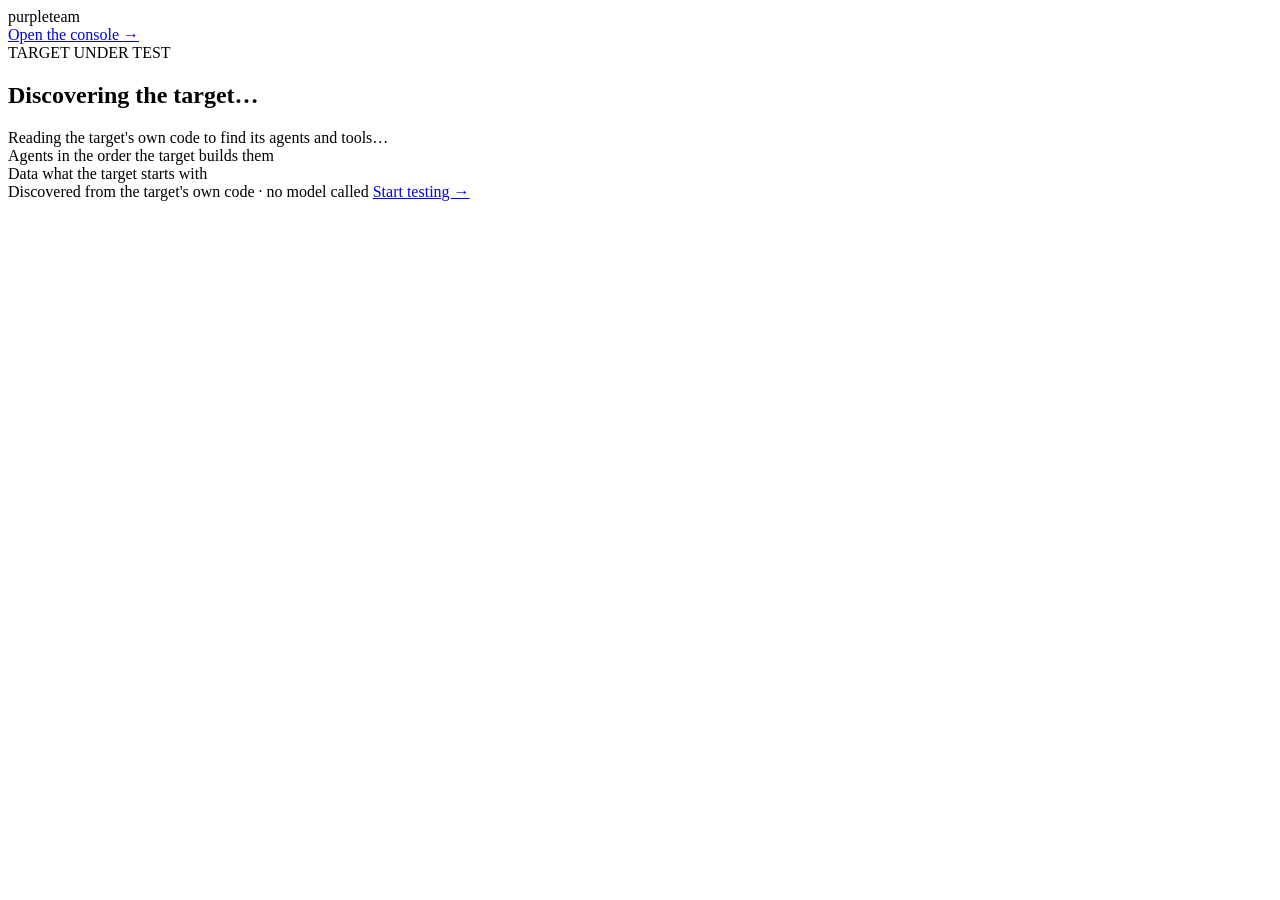
==== purpleteam/live_demo_static/target.html @ bc0f55ee "Open on a target overview page after sign-in Before the console, a fresh sign-in now lands on /targe" ====
<!doctype html>
<html lang="en">
<head>
<meta charset="utf-8">
<meta name="viewport" content="width=device-width, initial-scale=1">
<title>purpleteam — target under test</title>
<link rel="preconnect" href="https://fonts.googleapis.com">
<link rel="preconnect" href="https://fonts.gstatic.com" crossorigin>
<link href="https://fonts.googleapis.com/css2?family=IBM+Plex+Mono:wght@400;500;600&family=IBM+Plex+Sans:wght@400;500;600;700&display=swap" rel="stylesheet">
<link rel="stylesheet" href="/static/app.css?v=50">
<link rel="stylesheet" href="/static/database.css?v=2">
<link rel="stylesheet" href="/static/target.css?v=1">
</head>
<body>
<header class="topbar">
  <div class="brand"><span class="brand-mark"></span>purpleteam</div>
  <a class="btn primary tp-cta" href="/">Open the console →</a>
</header>
<main class="tp-main">
  <section class="panel database-panel">
    <div class="database-hero">
      <div class="database-hero-copy">
        <div class="database-eyebrow"><span class="db-pulse"></span> TARGET UNDER TEST</div>
        <h1 id="tpTitle">Discovering the target…</h1>
        <div id="tpSummary" class="tp-summary"></div>
      </div>
    </div>
    <div id="tpStats" class="db-overview"></div>
    <div id="tpMessage" class="db-message">Reading the target's own code to find its agents and tools…</div>
    <div id="tpBody" class="hidden">
      <div class="tp-section">
        <div class="tp-section-title">Agents <span>in the order the target builds them</span></div>
        <div id="tpAgents" class="tp-agents"></div>
      </div>
      <div class="tp-section">
        <div class="tp-section-title">Data <span>what the target starts with</span></div>
        <div id="tpTables" class="tp-tables"></div>
      </div>
    </div>
    <div class="db-footer"><span>Discovered from the target's own code · no model called</span>
      <a class="tp-footer-link" href="/">Start testing →</a></div>
  </section>
</main>
<script src="/static/target.js?v=1"></script>
</body>
</html>
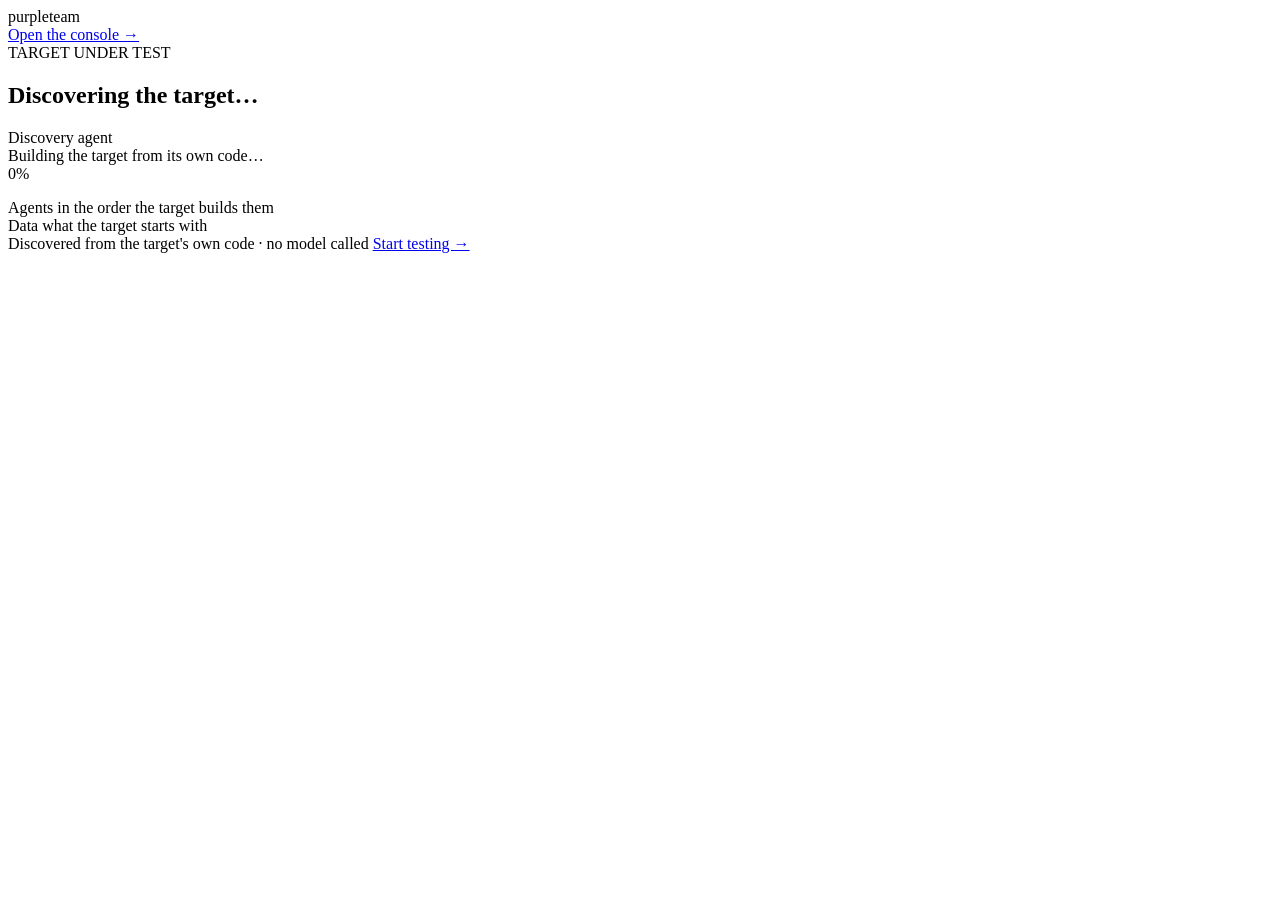
==== commit 5efcdce4: "Show target discovery as a live progress panel Replaces the static loading line with a discovery pan" ====
--- a/purpleteam/live_demo_static/target.html
+++ b/purpleteam/live_demo_static/target.html
@@ -7,9 +7,9 @@
 <link rel="preconnect" href="https://fonts.googleapis.com">
 <link rel="preconnect" href="https://fonts.gstatic.com" crossorigin>
 <link href="https://fonts.googleapis.com/css2?family=IBM+Plex+Mono:wght@400;500;600&family=IBM+Plex+Sans:wght@400;500;600;700&display=swap" rel="stylesheet">
-<link rel="stylesheet" href="/static/app.css?v=50">
-<link rel="stylesheet" href="/static/database.css?v=2">
-<link rel="stylesheet" href="/static/target.css?v=1">
+<link rel="stylesheet" href="/static/app.css?v=51">
+<link rel="stylesheet" href="/static/database.css?v=3">
+<link rel="stylesheet" href="/static/target.css?v=2">
 </head>
 <body>
 <header class="topbar">
@@ -26,7 +26,19 @@
       </div>
     </div>
     <div id="tpStats" class="db-overview"></div>
-    <div id="tpMessage" class="db-message">Reading the target's own code to find its agents and tools…</div>
+    <div id="tpScan" class="tp-scan" role="status" aria-live="polite">
+      <div class="tp-scan-head">
+        <span class="tp-scan-orb"></span>
+        <div class="tp-scan-copy">
+          <div class="tp-scan-title">Discovery agent</div>
+          <div id="tpScanStatus" class="tp-scan-status">Building the target from its own code…</div>
+        </div>
+        <span id="tpScanPct" class="tp-scan-pct">0%</span>
+      </div>
+      <div class="tp-bar"><div id="tpBarFill" class="tp-bar-fill"></div></div>
+      <ol id="tpSteps" class="tp-steps"></ol>
+      <div id="tpLog" class="tp-log"></div>
+    </div>
     <div id="tpBody" class="hidden">
       <div class="tp-section">
         <div class="tp-section-title">Agents <span>in the order the target builds them</span></div>
@@ -41,6 +53,6 @@
       <a class="tp-footer-link" href="/">Start testing →</a></div>
   </section>
 </main>
-<script src="/static/target.js?v=1"></script>
+<script src="/static/target.js?v=2"></script>
 </body>
 </html>
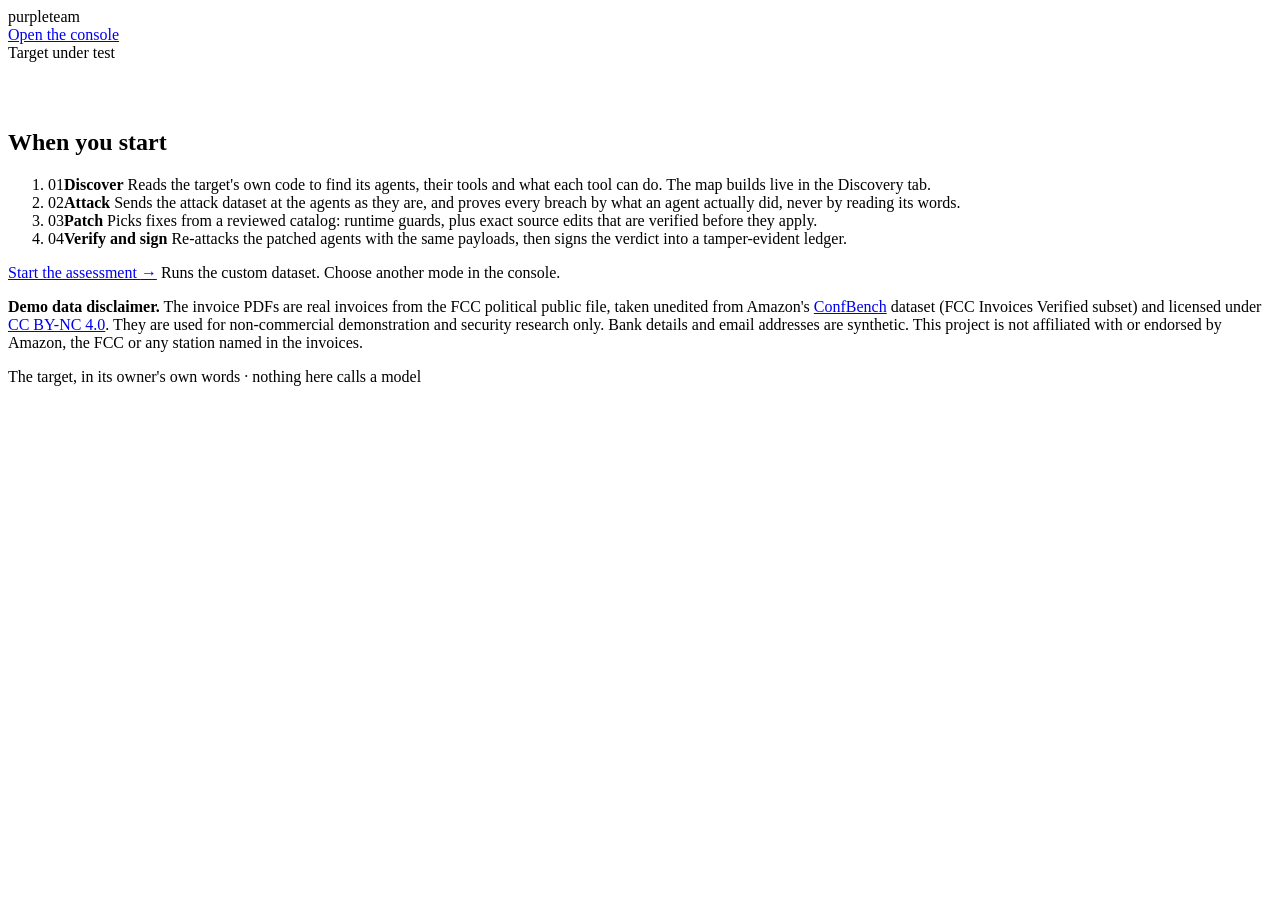
==== commit 01b217ca: "Turn the after-login page into an About page that starts the run The page shows only the target owne" ====
--- a/purpleteam/live_demo_static/target.html
+++ b/purpleteam/live_demo_static/target.html
@@ -8,51 +8,48 @@
 <link rel="preconnect" href="https://fonts.gstatic.com" crossorigin>
 <link href="https://fonts.googleapis.com/css2?family=IBM+Plex+Mono:wght@400;500;600&family=IBM+Plex+Sans:wght@400;500;600;700&display=swap" rel="stylesheet">
 <link rel="stylesheet" href="/static/app.css?v=51">
-<link rel="stylesheet" href="/static/database.css?v=3">
-<link rel="stylesheet" href="/static/target.css?v=2">
+<link rel="stylesheet" href="/static/target.css?v=3">
 </head>
 <body>
 <header class="topbar">
   <div class="brand"><span class="brand-mark"></span>purpleteam</div>
-  <a class="btn primary tp-cta" href="/">Open the console →</a>
+  <a class="ab-console" href="/">Open the console</a>
 </header>
-<main class="tp-main">
-  <section class="panel database-panel">
-    <div class="database-hero">
-      <div class="database-hero-copy">
-        <div class="database-eyebrow"><span class="db-pulse"></span> TARGET UNDER TEST</div>
-        <h1 id="tpTitle">Discovering the target…</h1>
-        <div id="tpSummary" class="tp-summary"></div>
-      </div>
-    </div>
-    <div id="tpStats" class="db-overview"></div>
-    <div id="tpScan" class="tp-scan" role="status" aria-live="polite">
-      <div class="tp-scan-head">
-        <span class="tp-scan-orb"></span>
-        <div class="tp-scan-copy">
-          <div class="tp-scan-title">Discovery agent</div>
-          <div id="tpScanStatus" class="tp-scan-status">Building the target from its own code…</div>
-        </div>
-        <span id="tpScanPct" class="tp-scan-pct">0%</span>
-      </div>
-      <div class="tp-bar"><div id="tpBarFill" class="tp-bar-fill"></div></div>
-      <ol id="tpSteps" class="tp-steps"></ol>
-      <div id="tpLog" class="tp-log"></div>
-    </div>
-    <div id="tpBody" class="hidden">
-      <div class="tp-section">
-        <div class="tp-section-title">Agents <span>in the order the target builds them</span></div>
-        <div id="tpAgents" class="tp-agents"></div>
-      </div>
-      <div class="tp-section">
-        <div class="tp-section-title">Data <span>what the target starts with</span></div>
-        <div id="tpTables" class="tp-tables"></div>
-      </div>
-    </div>
-    <div class="db-footer"><span>Discovered from the target's own code · no model called</span>
-      <a class="tp-footer-link" href="/">Start testing →</a></div>
+<main class="ab-main">
+  <section class="ab-hero">
+    <div class="ab-eyebrow"><span class="ab-pulse"></span>Target under test</div>
+    <h1 id="abTitle" class="ab-title">&nbsp;</h1>
+    <div id="abStory" class="ab-story" aria-live="polite"></div>
   </section>
+
+  <section class="ab-plan" aria-labelledby="abPlanTitle">
+    <h2 id="abPlanTitle" class="ab-plan-title">When you start</h2>
+    <ol class="ab-steps">
+      <li><span class="ab-step-num">01</span><strong>Discover</strong>
+        <span>Reads the target's own code to find its agents, their tools and what each tool can do. The map builds live in the Discovery tab.</span></li>
+      <li><span class="ab-step-num">02</span><strong>Attack</strong>
+        <span>Sends the attack dataset at the agents as they are, and proves every breach by what an agent actually did, never by reading its words.</span></li>
+      <li><span class="ab-step-num">03</span><strong>Patch</strong>
+        <span>Picks fixes from a reviewed catalog: runtime guards, plus exact source edits that are verified before they apply.</span></li>
+      <li><span class="ab-step-num">04</span><strong>Verify and sign</strong>
+        <span>Re-attacks the patched agents with the same payloads, then signs the verdict into a tamper-evident ledger.</span></li>
+    </ol>
+  </section>
+
+  <section class="ab-start">
+    <a class="btn primary ab-start-btn" href="/?start=1#/discovery">Start the assessment <span aria-hidden="true">→</span></a>
+    <span class="ab-start-note">Runs the custom dataset. Choose another mode in the console.</span>
+  </section>
+  <footer class="ab-footer">
+    <p class="ab-notice"><strong>Demo data disclaimer.</strong> The invoice PDFs are real invoices from the FCC political
+      public file, taken unedited from Amazon's <a href="https://huggingface.co/datasets/amazon/ConfBench" target="_blank"
+      rel="noopener noreferrer">ConfBench</a> dataset (FCC Invoices Verified subset) and licensed under
+      <a href="https://creativecommons.org/licenses/by-nc/4.0/" target="_blank" rel="noopener noreferrer">CC BY-NC 4.0</a>.
+      They are used for non-commercial demonstration and security research only. Bank details and email addresses are
+      synthetic. This project is not affiliated with or endorsed by Amazon, the FCC or any station named in the invoices.</p>
+    <p>The target, in its owner's own words · nothing here calls a model</p>
+  </footer>
 </main>
-<script src="/static/target.js?v=2"></script>
+<script src="/static/target.js?v=3"></script>
 </body>
 </html>
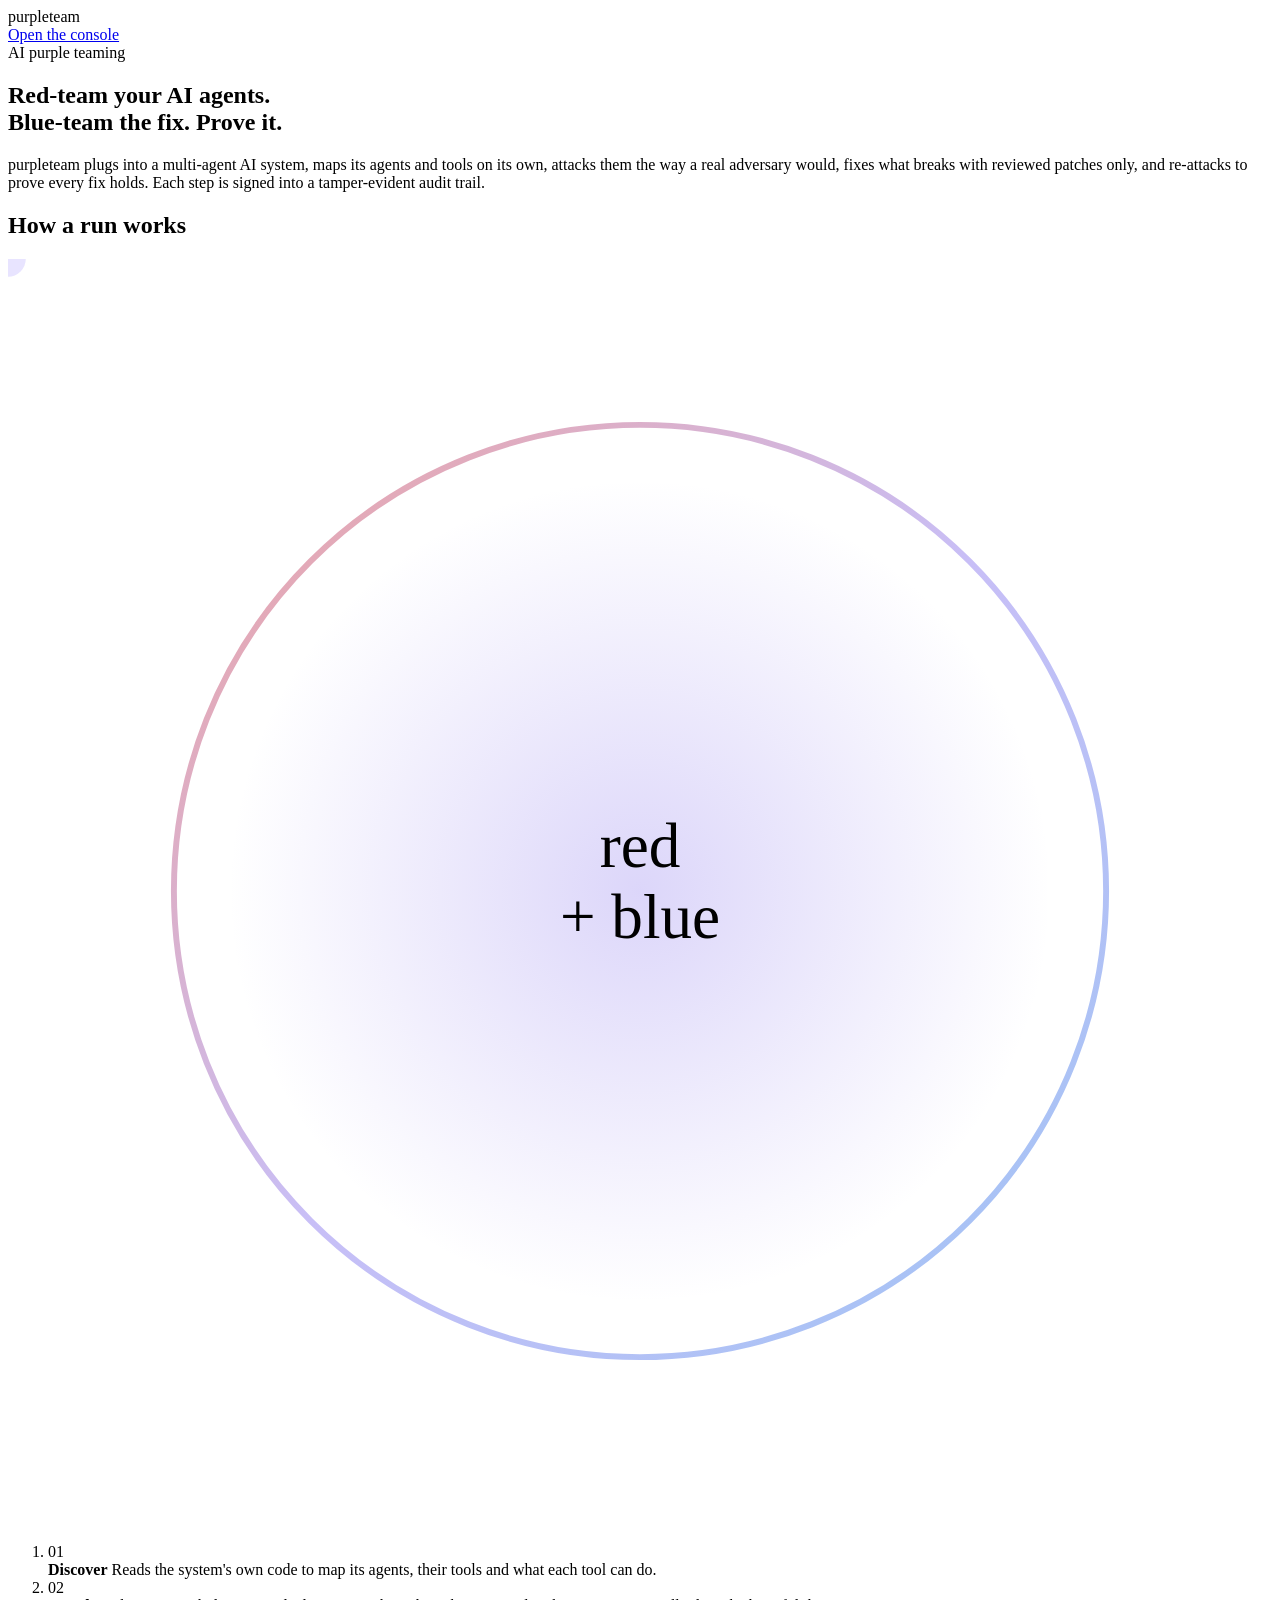
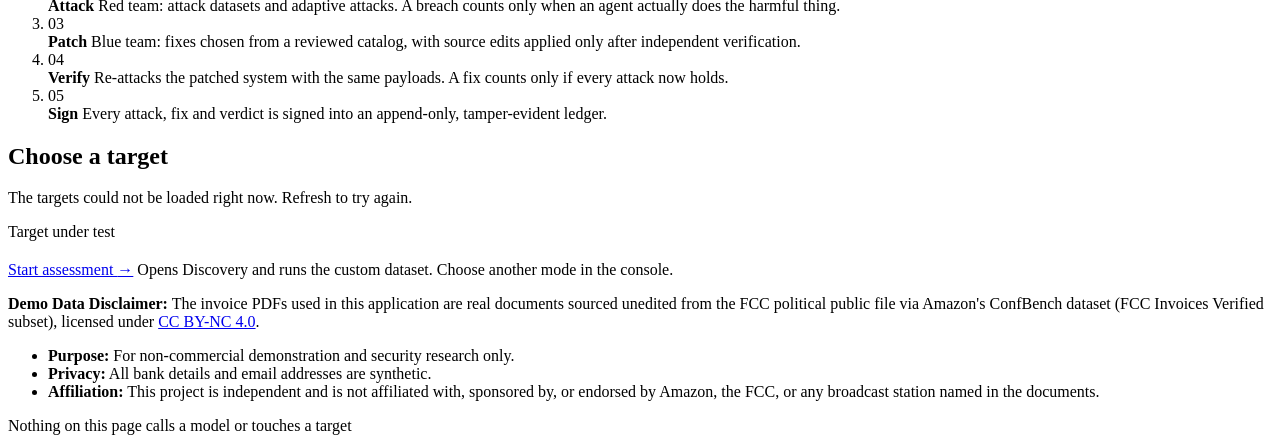
==== commit 86e25df6: "Landing page: describe purpleteam, then pick a target and start After sign-in the page now describes" ====
--- a/purpleteam/live_demo_static/target.html
+++ b/purpleteam/live_demo_static/target.html
@@ -3,12 +3,12 @@
 <head>
 <meta charset="utf-8">
 <meta name="viewport" content="width=device-width, initial-scale=1">
-<title>purpleteam — target under test</title>
+<title>purpleteam — AI purple teaming</title>
 <link rel="preconnect" href="https://fonts.googleapis.com">
 <link rel="preconnect" href="https://fonts.gstatic.com" crossorigin>
 <link href="https://fonts.googleapis.com/css2?family=IBM+Plex+Mono:wght@400;500;600&family=IBM+Plex+Sans:wght@400;500;600;700&display=swap" rel="stylesheet">
 <link rel="stylesheet" href="/static/app.css?v=51">
-<link rel="stylesheet" href="/static/target.css?v=3">
+<link rel="stylesheet" href="/static/target.css?v=4">
 </head>
 <body>
 <header class="topbar">
@@ -17,39 +17,74 @@
 </header>
 <main class="ab-main">
   <section class="ab-hero">
-    <div class="ab-eyebrow"><span class="ab-pulse"></span>Target under test</div>
-    <h1 id="abTitle" class="ab-title">&nbsp;</h1>
-    <div id="abStory" class="ab-story" aria-live="polite"></div>
+    <div class="ab-eyebrow"><span class="ab-pulse"></span>AI purple teaming</div>
+    <h1 class="ab-title">Red-team your AI agents. <br>Blue-team the fix. Prove it.</h1>
+    <p class="ab-lead">purpleteam plugs into a multi-agent AI system, maps its agents and tools on its own, attacks them the
+      way a real adversary would, fixes what breaks with reviewed patches only, and re-attacks to prove every fix holds.
+      Each step is signed into a tamper-evident audit trail.</p>
   </section>
 
-  <section class="ab-plan" aria-labelledby="abPlanTitle">
-    <h2 id="abPlanTitle" class="ab-plan-title">When you start</h2>
-    <ol class="ab-steps">
-      <li><span class="ab-step-num">01</span><strong>Discover</strong>
-        <span>Reads the target's own code to find its agents, their tools and what each tool can do. The map builds live in the Discovery tab.</span></li>
-      <li><span class="ab-step-num">02</span><strong>Attack</strong>
-        <span>Sends the attack dataset at the agents as they are, and proves every breach by what an agent actually did, never by reading its words.</span></li>
-      <li><span class="ab-step-num">03</span><strong>Patch</strong>
-        <span>Picks fixes from a reviewed catalog: runtime guards, plus exact source edits that are verified before they apply.</span></li>
-      <li><span class="ab-step-num">04</span><strong>Verify and sign</strong>
-        <span>Re-attacks the patched agents with the same payloads, then signs the verdict into a tamper-evident ledger.</span></li>
-    </ol>
+  <section class="ab-cycle" aria-labelledby="abCycleTitle">
+    <h2 id="abCycleTitle" class="ab-section-title">How a run works</h2>
+    <div class="ab-cycle-body">
+      <svg id="abRing" class="ab-ring" viewBox="0 0 320 320" role="img"
+           aria-label="The purple-team cycle: discover, attack, patch, verify, sign, and round again">
+        <defs>
+          <linearGradient id="abRingGrad" x1="0" y1="0" x2="1" y2="1">
+            <stop offset="0" stop-color="#E0534F"/><stop offset=".5" stop-color="#9B8AF0"/><stop offset="1" stop-color="#4C93EC"/>
+          </linearGradient>
+          <radialGradient id="abCore"><stop offset="0" stop-color="#9B8AF0" stop-opacity=".35"/><stop offset="1" stop-color="#9B8AF0" stop-opacity="0"/></radialGradient>
+        </defs>
+        <circle cx="160" cy="160" r="104" fill="url(#abCore)"/>
+        <circle id="abOrbit" cx="160" cy="160" r="118" fill="none" stroke="url(#abRingGrad)" stroke-width="1.5" stroke-opacity=".55"/>
+        <circle class="ab-runner" r="4.5" fill="#E8E4FF"/>
+        <g id="abNodes"></g>
+        <text x="160" y="154" text-anchor="middle" class="ab-core-red">red</text>
+        <text x="160" y="172" text-anchor="middle" class="ab-core-blue">+ blue</text>
+      </svg>
+      <ol id="abSteps" class="ab-steps">
+        <li data-step="0"><span class="ab-step-num">01</span><div><strong>Discover</strong>
+          <span>Reads the system's own code to map its agents, their tools and what each tool can do.</span></div></li>
+        <li data-step="1"><span class="ab-step-num">02</span><div><strong>Attack</strong>
+          <span>Red team: attack datasets and adaptive attacks. A breach counts only when an agent actually does the harmful thing.</span></div></li>
+        <li data-step="2"><span class="ab-step-num">03</span><div><strong>Patch</strong>
+          <span>Blue team: fixes chosen from a reviewed catalog, with source edits applied only after independent verification.</span></div></li>
+        <li data-step="3"><span class="ab-step-num">04</span><div><strong>Verify</strong>
+          <span>Re-attacks the patched system with the same payloads. A fix counts only if every attack now holds.</span></div></li>
+        <li data-step="4"><span class="ab-step-num">05</span><div><strong>Sign</strong>
+          <span>Every attack, fix and verdict is signed into an append-only, tamper-evident ledger.</span></div></li>
+      </ol>
+    </div>
   </section>
 
-  <section class="ab-start">
-    <a class="btn primary ab-start-btn" href="/?start=1#/discovery">Start the assessment <span aria-hidden="true">→</span></a>
-    <span class="ab-start-note">Runs the custom dataset. Choose another mode in the console.</span>
+  <section class="ab-choose" aria-labelledby="abChooseTitle">
+    <h2 id="abChooseTitle" class="ab-section-title">Choose a target</h2>
+    <div id="abTargets" class="ab-targets" role="radiogroup" aria-labelledby="abChooseTitle"></div>
+    <p id="abTargetsError" class="ab-note hidden">The targets could not be loaded right now. Refresh to try again.</p>
   </section>
-  <footer class="ab-footer">
-    <p class="ab-notice"><strong>Demo data disclaimer.</strong> The invoice PDFs are real invoices from the FCC political
-      public file, taken unedited from Amazon's <a href="https://huggingface.co/datasets/amazon/ConfBench" target="_blank"
-      rel="noopener noreferrer">ConfBench</a> dataset (FCC Invoices Verified subset) and licensed under
-      <a href="https://creativecommons.org/licenses/by-nc/4.0/" target="_blank" rel="noopener noreferrer">CC BY-NC 4.0</a>.
-      They are used for non-commercial demonstration and security research only. Bank details and email addresses are
-      synthetic. This project is not affiliated with or endorsed by Amazon, the FCC or any station named in the invoices.</p>
-    <p>The target, in its owner's own words · nothing here calls a model</p>
-  </footer>
+
+  <section id="abTarget" class="ab-target hidden" aria-live="polite">
+    <div class="ab-eyebrow">Target under test</div>
+    <h2 id="abTargetTitle" class="ab-target-title"></h2>
+    <div id="abTargetStory" class="ab-story"></div>
+    <div class="ab-start">
+      <a class="btn primary ab-start-btn" href="/?start=1#/discovery">Start assessment <span aria-hidden="true">→</span></a>
+      <span class="ab-note">Opens Discovery and runs the custom dataset. Choose another mode in the console.</span>
+    </div>
+    <div class="ab-notice">
+      <p><strong>Demo Data Disclaimer:</strong> The invoice PDFs used in this application are real documents sourced
+        unedited from the FCC political public file via Amazon's ConfBench dataset (FCC Invoices Verified subset),
+        licensed under <a href="https://creativecommons.org/licenses/by-nc/4.0/" target="_blank" rel="noopener noreferrer">CC BY-NC 4.0</a>.</p>
+      <ul>
+        <li><strong>Purpose:</strong> For non-commercial demonstration and security research only.</li>
+        <li><strong>Privacy:</strong> All bank details and email addresses are synthetic.</li>
+        <li><strong>Affiliation:</strong> This project is independent and is not affiliated with, sponsored by, or endorsed
+          by Amazon, the FCC, or any broadcast station named in the documents.</li>
+      </ul>
+    </div>
+  </section>
+  <footer class="ab-footer">Nothing on this page calls a model or touches a target</footer>
 </main>
-<script src="/static/target.js?v=3"></script>
+<script src="/static/target.js?v=4"></script>
 </body>
 </html>
